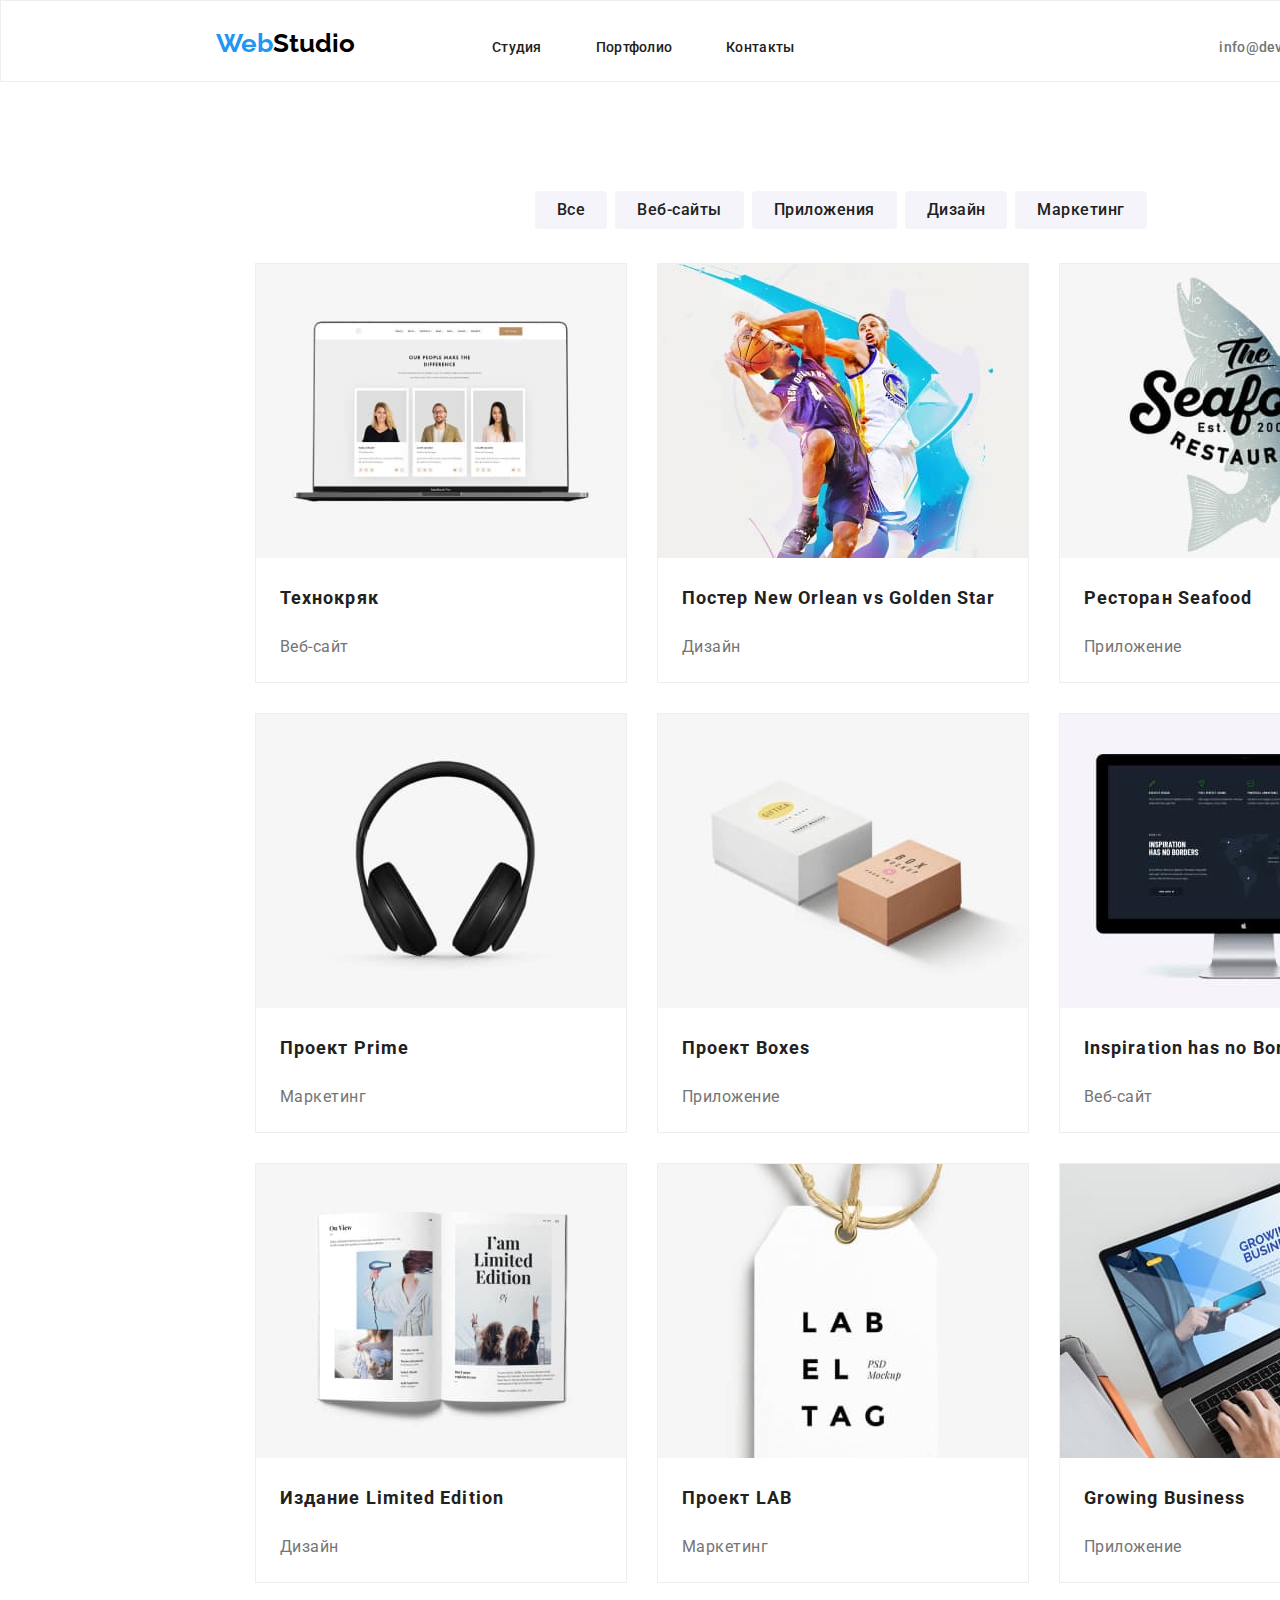
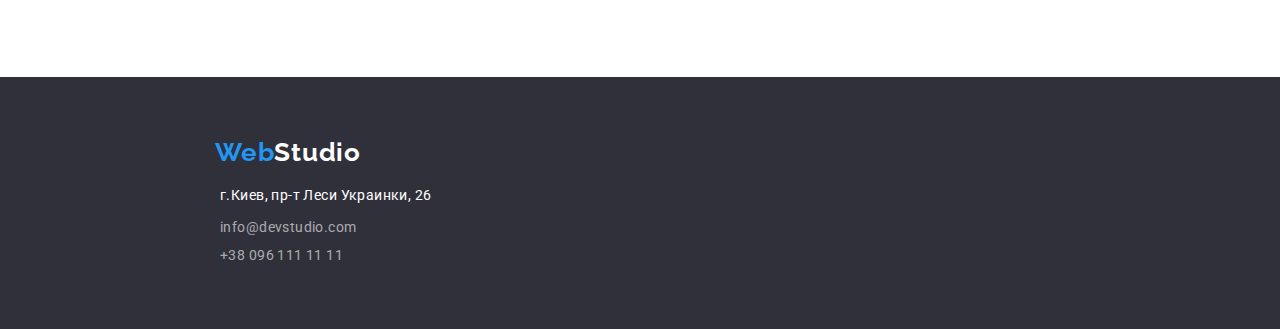
==== portfolio/portfolio.html @ cb13443b "clon2" ====
<!DOCTYPE html>
<html lang="ru">
<head>
    <meta charset="UTF-8">
    <meta http-equiv="X-UA-Compatible" content="IE=edge">
    <meta name="viewport" content="width=device-width, initial-scale=1.0">
    <link rel="stylesheet" href="./styles-portfolio.css">
    <link rel="preconnect" href="https://fonts.googleapis.com"> 
<link rel="preconnect" href="https://fonts.gstatic.com" crossorigin> 
<link href="https://fonts.googleapis.com/css2?family=Raleway:wght@700&family=Roboto:wght@100;300;400;500;700;900&display=swap" rel="stylesheet">

    <title>Portfolio</title>
</head>

<body>
    <!-- Header line -->
    <header class="page-header">
     
        <nav class="page-nav" >
          <a  href="../index.html" lang="en" class="link logo"> <span class="logo-blue" class="link"> Web</span>Studio</a>
          <ul class="menu list">
            <li class="menu-item"> <a href="#" class="menu-link link"> Cтудия </a></li>
            <li class="menu-item"><a href="./portfolio/portfolio.html" class="menu-link link"> Портфолио </a></li>
            <li class="menu-item"><a href="#" class="menu-link link"> Контакты </a></li>
          </ul>
        </nav>
        
          <div class="menu-contact" > 
        <ul class= "list" >
          <li class="menu-item"><a href="mailto:info@devstudio.com" class="contacts-email menu-link link"> info@devstudio.com</a></li>
          <li class="menu-item"><a href="tel:+380961111111" class=" contacts-phone-number menu-link link"> +38 096 111 11 11</a></li>
        </ul>
      </div>
      </header>

      <h1 class="title">Title</h1>

      <section class="section-photo">

        <ul class="box-btn">

<li> <button class="portfolio-btn" type="button">Все</button> </li>
<li> <button class="portfolio-btn" type="button">Веб-сайты</button></li>
<li> <button class="portfolio-btn" type="button">Приложения</button></li>
<li> <button class="portfolio-btn" type="button">Дизайн</button></li>
<li> <button class="portfolio-btn" type="button">Маркетинг</button></li>
    </ul>


<ul class="photo-string">

<li class="card-list"> 
  <img
  src="./img/maket-mac-book.jpg"
  alt="макет с ноутбуком"
  width="370"
  height="294">
  <h3 class="card-title">Технокряк</h3>
    <p class="card-dscr">Веб-сайт</p>
</li>

<li class="card-list"> <img
    src="./img/postert-basketball.jpg"
    alt="постер с баскетболистами"
    width="370"
    height="294">
    <h3 class="card-title">Постер New Orlean vs Golden Star</h3>
    <p class="card-dscr">Дизайн</p> 
</li>

<li class="card-list">
    <img
    src="./img/poster-seafood.jpg"
    alt="постер с морской тематикой"
    width="370"
    height="294">
    <h3 class="card-title">Ресторан Seafood</h3>
    <p class="card-dscr">Приложение</p>
</li>
</ul>

<ul class="photo-string">
    <li class="card-list"> <img
        src="./img/head-phone.jpg"
        alt="черные наушники"
        width="370"
        height="294">
        <h3 class="card-title">Проект Prime</h3>
        <p class="card-dscr">Маркетинг</p> 
    </li>

    <li class="card-list">
        <img
        src="./img/two-boxs.jpg"
        alt="две стильные коробки"
        width="370"
        height="294">
        <h3 class="card-title">Проект Boxes</h3>
        <p class="card-dscr">Приложение</p>
    </li>

    <li class="card-list"><img
        src="./img/apple-screen.jpg"
        alt="монитор эпл"
        width="370"
        height="294">
        <h3 class="card-title">Inspiration has no Borders</h3>
        <p class="card-dscr">Веб-сайт</p>
    </li>
</ul>

<ul class="photo-string">
    <li class="card-list"><img
        src="./img/design-magazine.jpg"
        alt="дизайнерский журнал"
        width="370"
        height="294">
    <h3 class="card-title">Издание Limited Edition</h3>
    <p class="card-dscr">Дизайн</p>
    </li>

    <li class="card-list"><img
        src="./img/style-font.jpg"
        alt="стильные шрифты"
        width="370"
        height="294">
        <h3 class="card-title">Проект LAB</h3>
        <p class="card-dscr">Маркетинг</p>
    </li>

    <li class="card-list"><img
        src="./img/work-process.jpg"
        alt="работа за ноутбуком"
        width="370"
        height="294">
        <h3 class="card-title">Growing Business</h3>
        <p class="card-dscr">Приложение</p>
    </li>  
</ul>

      </section>



      <footer class="footer">
        <div class="footer-box">
         <a href="#" lang="en" class="logo-link link"> <span class="logo-blue">Web</span>Studio</a>
    
         <address class="footer-address">
           <ul class="menu list">
             <li>
               <a
                 href="https://goo.gl/maps/ec9KKxXd8hmm1vX37"
                 target="_blank"
                 rel="noopener noreferrer" class="link"
               ><span class="location">г.Киев, пр-т Леси Украинки, 26</span>
               
               </a>
             </li>
             <li class="menu list contact-footer">
               <a href="mailto:info@devstudio.com" class="link contact-email"> info@devstudio.com </a>
             </li>
             <li class="menu list contact-footer"><a href="tel:+380961111111" class=" contact-phone link"> +38 096 111 11 11 </a></li>
 
           </ul>
         </address>
        </div>
       </footer>
    
   </body>
 </html>
---- portfolio/styles-portfolio.css ----
body {
    font-family: 'Raleway', sans-serif;
    font-family: 'Roboto', sans-serif;
    width: 1600px;
    margin: 0px;
    background: #FFFFFF;

}

.page-header{
    border: 1px solid #EEEEEE;
    height: 80px;
   
}

.logo {
    text-decoration:none;
    color: #000000;
    font-family:  'Raleway', sans-serif;
    font-weight: 700;
    font-size: 26px;
    margin-left: 215px;
    margin-top: 24px;
    margin-right: 93px;
}

.menu{
    
display: inline-block;
list-style-type: none;

}

.menu-item{
  display: inline-block;
  margin-right:50px ;
}

.menu-link{
font-family: 'Roboto', sans-serif;
font-weight: 500;
font-size: 14px;
line-height: 1.14;
letter-spacing: 0.02em;
color: #212121;
}

.menu-link:hover,
.menu-link:focus{
    color: #2196F3;
    
}

.logo-blue {
color: #2196F3;
font-weight: 700;
font-family: 'Raleway', sans-serif;
font-style: Bold;
font-size: 26px;
}

.page-nav{
    display: inline-block;
    padding-top:20px;
 
}

.menu-contact{
margin-left: 331px;
display: inline-block;
}

.menu{
    display: inline-block;
    list-style: none;
   
}

.contacts-email{
    font-family: 'Roboto', sans-serif;
    font-weight: 500;
    font-size: 14px;
    line-height: 1.14;
    letter-spacing: 0.02em;
    color:#757575;
}

.contacts-phone-number{
font-family: 'Roboto', sans-serif;
font-weight: 500;
font-size: 14px;
line-height: 1.14;
letter-spacing: 0.02em;
color:#757575;
}



.title{
    visibility: hidden;
}


.section-photo{
margin-bottom: 94px;
margin-top: 50px;

}

.box-btn{
    display:flex;
    margin-bottom: 34px;
    margin-left: 495px;
}

.portfolio-btn{
    left: 976px;
    top: 174px;
    background: #F5F4FA;
    border-radius: 4px;
    font-family: 'Roboto', sans-serif;
    margin-right: 8px;
font-weight: 500;
font-size: 16px;
line-height: 1.6;
text-align: center;
letter-spacing: 0.03em;
color: #212121;
border: none;
padding: 6px 22px;
}

.portfolio-btn:hover,
.portfolio-btn:focus{ 
 background:#2196F3;
 color: #FFFFFF;
box-shadow: 0px 3px 1px rgba(0, 0, 0, 0.1), 0px 1px 2px rgba(0, 0, 0, 0.08), 0px 2px 2px rgba(0, 0, 0, 0.12);
}

.photo-string{
    display: flex;
    margin-bottom: 30px;
    margin-left: 215px;
 
}

.card-list{
    margin-right: 30px;
    background: #FFFFFF;
    border: 1px solid #EEEEEE;
}

.card-title{
    font-family: 'Roboto', sans-serif;
    font-weight: 700;
    font-size: 18px;
    line-height: 2;
    letter-spacing: 0.06em;
    color: #212121;
    margin-left: 24px;
    margin-bottom: 4px;
}

.card-dscr{
    font-family: 'Roboto', sans-serif;
  
    font-size: 16px;
    line-height: 1.87;
    letter-spacing: 0.03em;
    color: #757575;
    margin-left: 24px;
    margin-bottom: 20px;
}
.footer{
    width: 1600px;
    height: 252px;
    left: 0px;
    top: 2097px;
    background: #2F303A;
}

.footer-box{
    padding-top: 60px;
    padding-bottom: 60px;

 
}
.footer-address{
    height: 81px;
    left: 215px;
    top: 2208px;
    padding-left: 180px;
    margin-bottom: 20px;
    padding-right: 1154px;   
}

.logo-link{
font-family: 'Raleway',sans-serif;
font-weight: 700;
font-size: 26px;
line-height: 1.2;
letter-spacing: 0.03em;
color: #FFFFFF;
padding-left: 215px;
padding-top: 36px;

}
.location{
font-family: 'Roboto', sans-serif;
font-style: normal;
font-size: 14px;
line-height: 1.71;
letter-spacing: 0.03em;
color: #FFFFFF;

}

.contact-footer{
padding-top: 9px;

}

.contact-email {
width: 231px;
height: 21px;
left: 215px;
top: 2238px;
font-family: 'Roboto', sans-serif;
font-style: normal;
font-size: 14px;
letter-spacing: 0.03em;
color: rgba(255, 255, 255, 0.6);
}

.contact-phone{
width: 231px;
height: 21px;
left: 215px;
top: 2238px;
font-family: 'Roboto', sans-serif;
font-style: normal;
font-size: 14px;
letter-spacing: 0.03em;
color: rgba(255, 255, 255, 0.6);
}

.link {
    text-decoration:none;
}

ul {
    list-style: none;
}
.list{
    list-style: none;
}
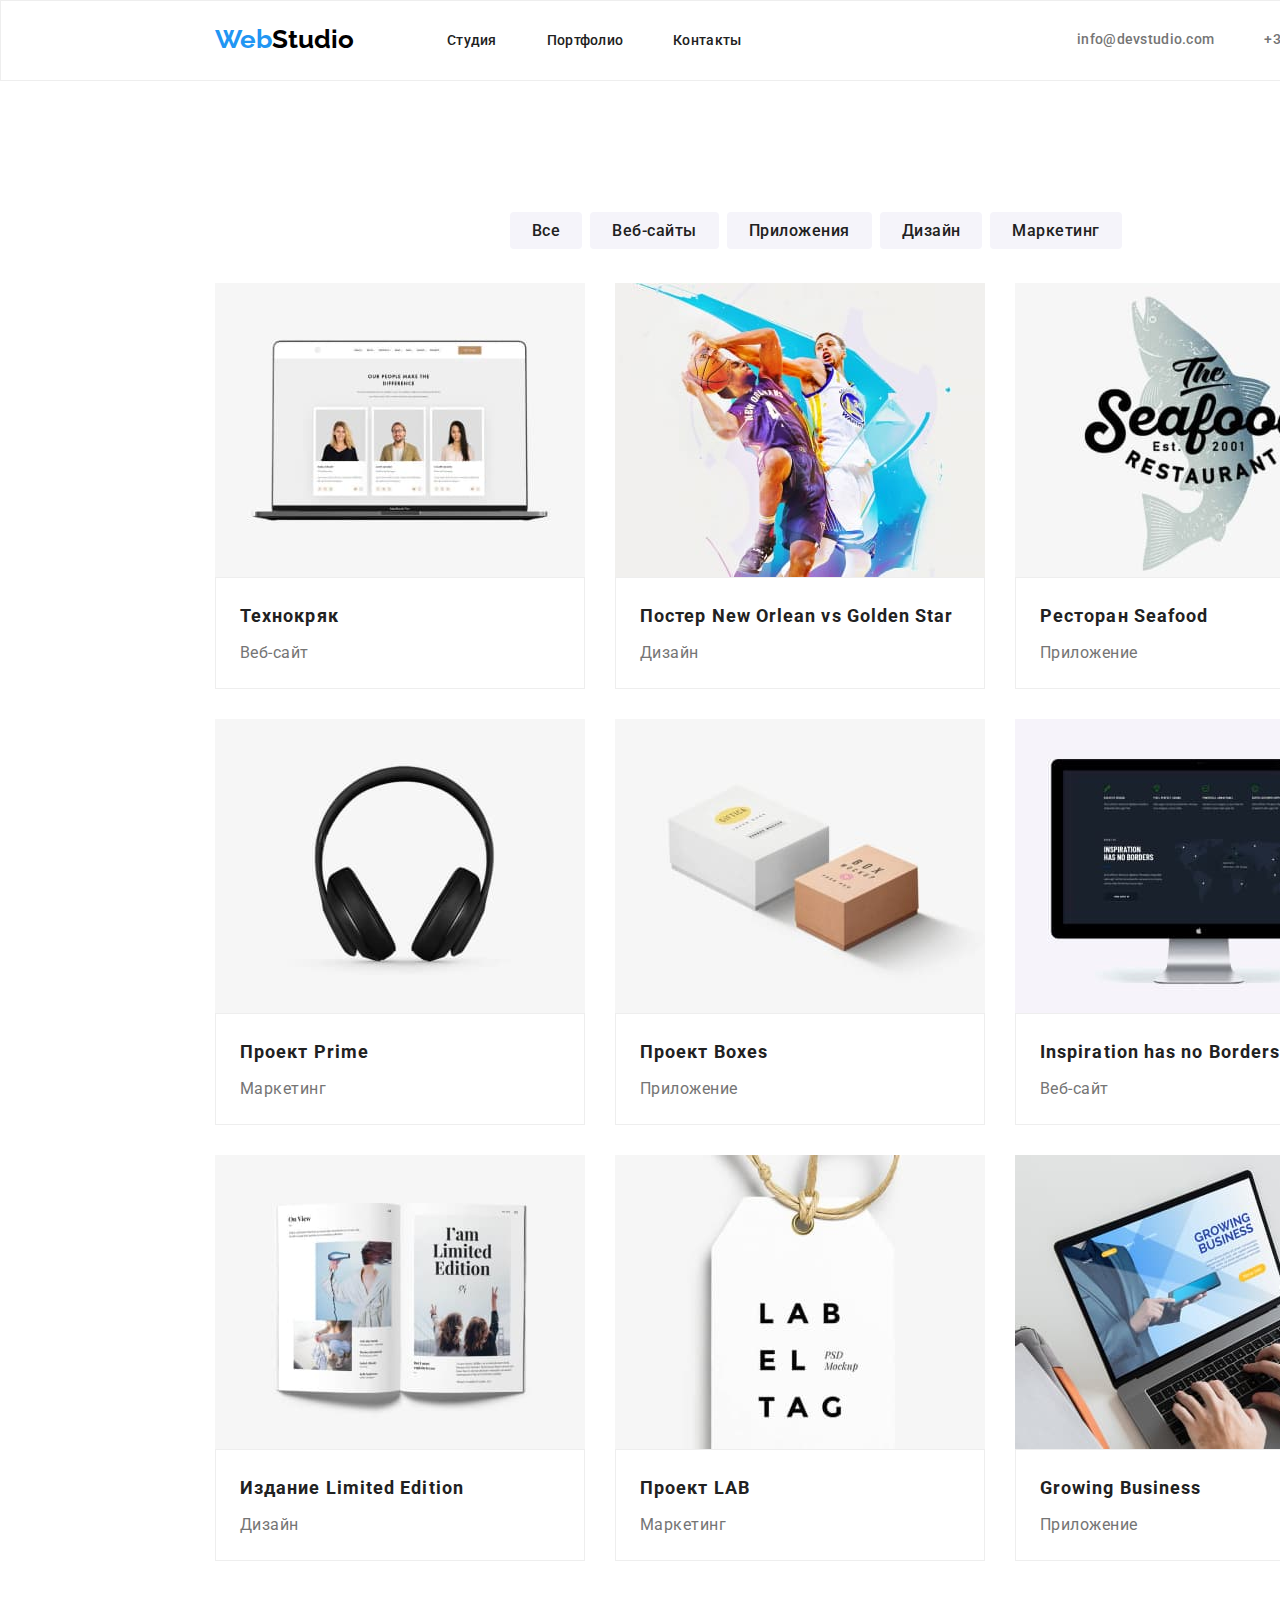
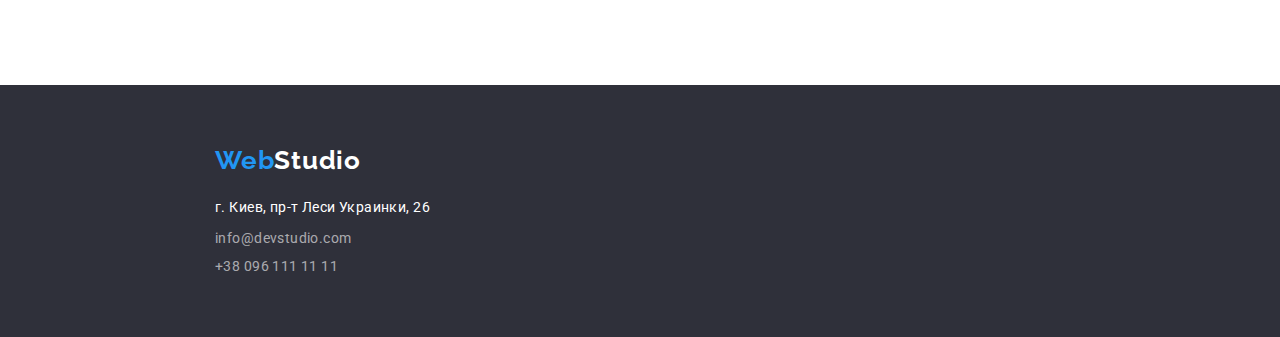
==== commit 5240496d: "Commit 2" ====
--- a/portfolio/portfolio.html
+++ b/portfolio/portfolio.html
@@ -6,38 +6,41 @@
     <meta name="viewport" content="width=device-width, initial-scale=1.0">
     <link rel="stylesheet" href="./styles-portfolio.css">
     <link rel="preconnect" href="https://fonts.googleapis.com"> 
+
 <link rel="preconnect" href="https://fonts.gstatic.com" crossorigin> 
+
 <link href="https://fonts.googleapis.com/css2?family=Raleway:wght@700&family=Roboto:wght@100;300;400;500;700;900&display=swap" rel="stylesheet">
 
     <title>Portfolio</title>
+    <link rel="stylesheet" href="https://cdn.jsdelivr.net/npm/modern-normalize@1.1.0/modern-normalize.min.css">
+    
 </head>
 
 <body>
-    <!-- Header line -->
-    <header class="page-header">
-     
-        <nav class="page-nav" >
-          <a  href="../index.html" lang="en" class="link logo"> <span class="logo-blue" class="link"> Web</span>Studio</a>
-          <ul class="menu list">
-            <li class="menu-item"> <a href="#" class="menu-link link"> Cтудия </a></li>
-            <li class="menu-item"><a href="./portfolio/portfolio.html" class="menu-link link"> Портфолио </a></li>
-            <li class="menu-item"><a href="#" class="menu-link link"> Контакты </a></li>
-          </ul>
-        </nav>
-        
-          <div class="menu-contact" > 
-        <ul class= "list" >
-          <li class="menu-item"><a href="mailto:info@devstudio.com" class="contacts-email menu-link link"> info@devstudio.com</a></li>
-          <li class="menu-item"><a href="tel:+380961111111" class=" contacts-phone-number menu-link link"> +38 096 111 11 11</a></li>
-        </ul>
-      </div>
-      </header>
+  <!-- Header line -->
+  <header class="page-header">
+    <div class="container page-header-container">
+    <nav class="page-nav " >
+      <a  href="../index.html" lang="en" class=" logo link"> <span class="logo-blue link"> Web</span>Studio</a>
+      <ul class="menu list">
+        <li class="menu-item"> <a href="#" class="menu-link link"> Cтудия </a></li>
+        <li class="menu-item"><a href="./portfolio/portfolio.html" class="menu-link link"> Портфолио </a></li>
+        <li class="menu-item"><a href="#" class="menu-link link"> Контакты </a></li>
+      </ul>
+    </nav>
+
+    <ul class= "page-header-contact-container list" >
+      <li class="menu-item-contact"><a href="mailto:info@devstudio.com" class="contacts-email menu-link link"> info@devstudio.com</a></li>
+      <li class="menu-item"><a href="tel:+380961111111" class=" contacts-phone-number menu-link link"> +38 096 111 11 11</a></li>
+    </ul>
+</div>
+  </header>
 
       <h1 class="title">Title</h1>
 
-      <section class="section-photo">
-
-        <ul class="box-btn">
+      <section class="section-photo list">
+        <div class="container"> 
+        <ul class="box-btn list">
 
 <li> <button class="portfolio-btn" type="button">Все</button> </li>
 <li> <button class="portfolio-btn" type="button">Веб-сайты</button></li>
@@ -47,125 +50,152 @@
     </ul>
 
 
-<ul class="photo-string">
-
-<li class="card-list"> 
-  <img
-  src="./img/maket-mac-book.jpg"
-  alt="макет с ноутбуком"
-  width="370"
-  height="294">
-  <h3 class="card-title">Технокряк</h3>
-    <p class="card-dscr">Веб-сайт</p>
-</li>
-
-<li class="card-list"> <img
-    src="./img/postert-basketball.jpg"
-    alt="постер с баскетболистами"
-    width="370"
-    height="294">
-    <h3 class="card-title">Постер New Orlean vs Golden Star</h3>
-    <p class="card-dscr">Дизайн</p> 
-</li>
-
-<li class="card-list">
-    <img
-    src="./img/poster-seafood.jpg"
-    alt="постер с морской тематикой"
-    width="370"
-    height="294">
-    <h3 class="card-title">Ресторан Seafood</h3>
-    <p class="card-dscr">Приложение</p>
-</li>
-</ul>
-
-<ul class="photo-string">
-    <li class="card-list"> <img
-        src="./img/head-phone.jpg"
-        alt="черные наушники"
+    <ul class="photo-string list">
+
+      <li class="card"> 
+        <img
+        src="./img/maket-mac-book.jpg"
+        alt="макет с ноутбуком"
         width="370"
         height="294">
-        <h3 class="card-title">Проект Prime</h3>
-        <p class="card-dscr">Маркетинг</p> 
-    </li>
-
-    <li class="card-list">
-        <img
-        src="./img/two-boxs.jpg"
-        alt="две стильные коробки"
-        width="370"
-        height="294">
-        <h3 class="card-title">Проект Boxes</h3>
-        <p class="card-dscr">Приложение</p>
-    </li>
-
-    <li class="card-list"><img
-        src="./img/apple-screen.jpg"
-        alt="монитор эпл"
-        width="370"
-        height="294">
-        <h3 class="card-title">Inspiration has no Borders</h3>
-        <p class="card-dscr">Веб-сайт</p>
-    </li>
-</ul>
-
-<ul class="photo-string">
-    <li class="card-list"><img
-        src="./img/design-magazine.jpg"
-        alt="дизайнерский журнал"
-        width="370"
-        height="294">
-    <h3 class="card-title">Издание Limited Edition</h3>
-    <p class="card-dscr">Дизайн</p>
-    </li>
-
-    <li class="card-list"><img
-        src="./img/style-font.jpg"
-        alt="стильные шрифты"
-        width="370"
-        height="294">
-        <h3 class="card-title">Проект LAB</h3>
-        <p class="card-dscr">Маркетинг</p>
-    </li>
-
-    <li class="card-list"><img
-        src="./img/work-process.jpg"
-        alt="работа за ноутбуком"
-        width="370"
-        height="294">
-        <h3 class="card-title">Growing Business</h3>
-        <p class="card-dscr">Приложение</p>
-    </li>  
-</ul>
-
-      </section>
-
-
-
-      <footer class="footer">
-        <div class="footer-box">
-         <a href="#" lang="en" class="logo-link link"> <span class="logo-blue">Web</span>Studio</a>
-    
-         <address class="footer-address">
-           <ul class="menu list">
-             <li>
-               <a
-                 href="https://goo.gl/maps/ec9KKxXd8hmm1vX37"
-                 target="_blank"
-                 rel="noopener noreferrer" class="link"
-               ><span class="location">г.Киев, пр-т Леси Украинки, 26</span>
-               
-               </a>
-             </li>
-             <li class="menu list contact-footer">
-               <a href="mailto:info@devstudio.com" class="link contact-email"> info@devstudio.com </a>
-             </li>
-             <li class="menu list contact-footer"><a href="tel:+380961111111" class=" contact-phone link"> +38 096 111 11 11 </a></li>
- 
-           </ul>
-         </address>
+
+        <div class="card-list">
+       
+        <h3 class="card-title">Технокряк</h3>
+          <p class="card-dscr">Веб-сайт</p>
         </div>
-       </footer>
-    
-   </body>
- </html>
+      </li>
+      
+      <li class="card"> <img
+          src="./img/postert-basketball.jpg"
+          alt="постер с баскетболистами"
+          width="370"
+          height="294">
+          <div class="card-list">
+       
+          <h3 class="card-title">Постер New Orlean vs Golden Star</h3>
+          <p class="card-dscr">Дизайн</p> 
+          </div>
+      </li>
+      
+      <li class="card">
+          <img
+          src="./img/poster-seafood.jpg"
+          alt="постер с морской тематикой"
+          width="370"
+          height="294">
+          <div class="card-list">
+          <h3 class="card-title">Ресторан Seafood</h3>
+          <p class="card-dscr">Приложение</p>
+          </div>
+      </li>
+      </ul>
+      
+      <ul class="photo-string list">
+          <li class="card"> <img
+              src="./img/head-phone.jpg"
+              alt="черные наушники"
+              width="370"
+              height="294">
+              <div class="card-list">
+              <h3 class="card-title">Проект Prime</h3>
+              <p class="card-dscr">Маркетинг</p> 
+              </div>
+
+          </li>
+      
+          <li class="card">
+              <img
+              src="./img/two-boxs.jpg"
+              alt="две стильные коробки"
+              width="370"
+              height="294">
+              <div class="card-list">
+              <h3 class="card-title">Проект Boxes</h3>
+              <p class="card-dscr">Приложение</p>
+              </div>
+          </li>
+      
+          <li class="card"><img
+              src="./img/apple-screen.jpg"
+              alt="монитор эпл"
+              width="370"
+              height="294">
+              <div class="card-list">
+       
+              <h3 class="card-title">Inspiration has no Borders</h3>
+              <p class="card-dscr">Веб-сайт</p>
+              </div>
+          </li>
+        
+      </ul>
+      
+      <ul class="photo-string list">
+          <li class="card"><img
+              src="./img/design-magazine.jpg"
+              alt="дизайнерский журнал"
+              width="370"
+              height="294">
+              <div class="card-list">
+          <h3 class="card-title">Издание Limited Edition</h3>
+          <p class="card-dscr">Дизайн</p>
+          </div>
+          </li>
+      
+          <li class="card"><img
+              src="./img/style-font.jpg"
+              alt="стильные шрифты"
+              width="370"
+              height="294">
+              <div class="card-list">
+              <h3 class="card-title">Проект LAB</h3>
+              <p class="card-dscr">Маркетинг</p>
+              </div>
+          </li>
+      
+          <li class="card">     <img
+              src="./img/work-process.jpg"
+              alt="работа за ноутбуком"
+              width="370"
+              height="294">
+              <div class="card-list">
+              <h3 class="card-title">Growing Business</h3>
+              <p class="card-dscr">Приложение</p>
+              </div>
+          </li>  
+      </ul>
+    </div>
+     </section>
+      
+
+
+            <footer class=" footer">
+              <div class="container"> 
+             <div class="footer-box-logo">
+              <a href="#" lang="en" class="logo-link link"> <span class="logo-blue">Web</span>Studio</a>
+            </div>
+      
+              <address class="  footer-address">
+                <ul class="list">
+                  <li class="contact-footer">
+                    <a 
+                      href="https://goo.gl/maps/ec9KKxXd8hmm1vX37"
+                      target="_blank"
+                      rel="noopener noreferrer" class="link"
+                    ><span class=" link location">г. Киев, пр-т Леси Украинки, 26</span>
+                    </a>
+                  </li>
+                  <li class=" contact-footer list">
+                    <a href="mailto:info@devstudio.com" class="link contact-email"> info@devstudio.com </a>
+                  </li>
+                  <li class="list"><a href="tel:+380961111111" class=" contact-phone link"> +38 096 111 11 11 </a></li>
+      
+                </ul>
+              </address>
+            </div>
+
+            </footer>
+        
+        </body>
+      </html>
+      --- a/portfolio/styles-portfolio.css
+++ b/portfolio/styles-portfolio.css
@@ -9,46 +9,35 @@
 
 .page-header{
     border: 1px solid #EEEEEE;
-    height: 80px;
    
 }
 
-.logo {
+.container{
+    width: 1200px;
+    margin-left: auto;
+    margin-right: auto;
+    padding-left: 15px;
+    padding-right: 15px; 
+}
+
+.page-header-container{
+ display: flex;   
+ align-items: center;
+}
+
+.page-nav{
+    display: flex;
+    margin-top: 24px;
+    margin-bottom: 25px;
+}
+
+.logo{
     text-decoration:none;
     color: #000000;
     font-family:  'Raleway', sans-serif;
     font-weight: 700;
     font-size: 26px;
-    margin-left: 215px;
-    margin-top: 24px;
     margin-right: 93px;
-}
-
-.menu{
-    
-display: inline-block;
-list-style-type: none;
-
-}
-
-.menu-item{
-  display: inline-block;
-  margin-right:50px ;
-}
-
-.menu-link{
-font-family: 'Roboto', sans-serif;
-font-weight: 500;
-font-size: 14px;
-line-height: 1.14;
-letter-spacing: 0.02em;
-color: #212121;
-}
-
-.menu-link:hover,
-.menu-link:focus{
-    color: #2196F3;
-    
 }
 
 .logo-blue {
@@ -59,22 +48,59 @@
 font-size: 26px;
 }
 
-.page-nav{
-    display: inline-block;
-    padding-top:20px;
- 
-}
+
+.menu{
+    display: flex;
+    align-items:center;
+    list-style: none;
+
+   
+}
+
+.page-header-contact-container {
+    display: flex;   
+    align-items: center;
+    margin-left: auto;}
+
+.menu-item{
+    margin-right:50px ;
+  }
+  
+  .menu-item:last-child {
+      margin-right: 0;}
+      
+      .menu-link{
+        font-family: 'Roboto', sans-serif;
+        font-weight: 500;
+        font-size: 14px;
+        line-height: 1.14;
+        letter-spacing: 0.02em;
+        color: #212121;
+        }
+        
+        .menu-link:hover,
+        .menu-link:focus{
+            color: #2196F3;
+
+        }
 
 .menu-contact{
-margin-left: 331px;
-display: inline-block;
-}
-
-.menu{
-    display: inline-block;
-    list-style: none;
-   
-}
+    margin-top: 32px;
+    margin-bottom: 32px;
+    display: flex;
+    align-items:center;
+    margin-left: auto;
+    }
+
+    .menu-item-contact{
+        margin-right:50px ;
+        display: flex;
+      }
+
+      .menu-item-contact:last-child {
+        margin-right: 0;}
+
+        
 
 .contacts-email{
     font-family: 'Roboto', sans-serif;
@@ -83,6 +109,7 @@
     line-height: 1.14;
     letter-spacing: 0.02em;
     color:#757575;
+    display: flex;
 }
 
 .contacts-phone-number{
@@ -92,8 +119,8 @@
 line-height: 1.14;
 letter-spacing: 0.02em;
 color:#757575;
-}
-
+display: flex;
+}
 
 
 .title{
@@ -102,15 +129,16 @@
 
 
 .section-photo{
-margin-bottom: 94px;
-margin-top: 50px;
-
+    display: flex;
+    padding-top: 94px;
+    padding-bottom: 94px;
 }
 
 .box-btn{
     display:flex;
+    align-items:center;
     margin-bottom: 34px;
-    margin-left: 495px;
+    margin-left: 295px;
 }
 
 .portfolio-btn{
@@ -139,15 +167,18 @@
 
 .photo-string{
     display: flex;
-    margin-bottom: 30px;
-    margin-left: 215px;
- 
-}
+    gap: 30px;
+}
+
+
+.photo-string:nth-last-child(-n + 3){
+    margin-bottom: 30px;}
+
 
 .card-list{
-    margin-right: 30px;
     background: #FFFFFF;
     border: 1px solid #EEEEEE;
+
 }
 
 .card-title{
@@ -157,13 +188,13 @@
     line-height: 2;
     letter-spacing: 0.06em;
     color: #212121;
+    margin-top: 20px;
     margin-left: 24px;
     margin-bottom: 4px;
 }
 
 .card-dscr{
     font-family: 'Roboto', sans-serif;
-  
     font-size: 16px;
     line-height: 1.87;
     letter-spacing: 0.03em;
@@ -171,40 +202,35 @@
     margin-left: 24px;
     margin-bottom: 20px;
 }
+
 .footer{
     width: 1600px;
     height: 252px;
-    left: 0px;
-    top: 2097px;
     background: #2F303A;
 }
 
-.footer-box{
+.footer-box-logo{
     padding-top: 60px;
-    padding-bottom: 60px;
-
- 
-}
+}
+
+.logo-link{
+    font-family: 'Raleway',sans-serif;
+    font-weight: 700;
+    font-size: 26px;
+    line-height: 1.2;
+    letter-spacing: 0.03em;
+    color: #FFFFFF;
+    margin-bottom: 20px;
+    
+    }
+
 .footer-address{
-    height: 81px;
-    left: 215px;
-    top: 2208px;
-    padding-left: 180px;
-    margin-bottom: 20px;
-    padding-right: 1154px;   
-}
-
-.logo-link{
-font-family: 'Raleway',sans-serif;
-font-weight: 700;
-font-size: 26px;
-line-height: 1.2;
-letter-spacing: 0.03em;
-color: #FFFFFF;
-padding-left: 215px;
-padding-top: 36px;
-
-}
+    margin-top: 20px;
+    margin-bottom: 9px;
+   
+}  
+
+
 .location{
 font-family: 'Roboto', sans-serif;
 font-style: normal;
@@ -216,8 +242,7 @@
 }
 
 .contact-footer{
-padding-top: 9px;
-
+    margin-bottom: 9px;
 }
 
 .contact-email {
@@ -230,6 +255,7 @@
 font-size: 14px;
 letter-spacing: 0.03em;
 color: rgba(255, 255, 255, 0.6);
+
 }
 
 .contact-phone{
@@ -242,15 +268,35 @@
 font-size: 14px;
 letter-spacing: 0.03em;
 color: rgba(255, 255, 255, 0.6);
-}
-
+padding-bottom: 60px;
+}
 .link {
     text-decoration:none;
 }
 
-ul {
-    list-style: none;
-}
+h1, h2, h3, p {
+    margin-top: 0px;
+    margin-bottom: 0px;
+}
+
+address {
+    font-style: normal;
+}
+
+button{
+    cursor: pointer;
+}
+
+ul, ol {
+    margin-top: 0;
+    margin-bottom: 0;
+    padding-left: 0;
+}
+
+img{
+    display: block;
+}
+
 .list{
     list-style: none;
 }
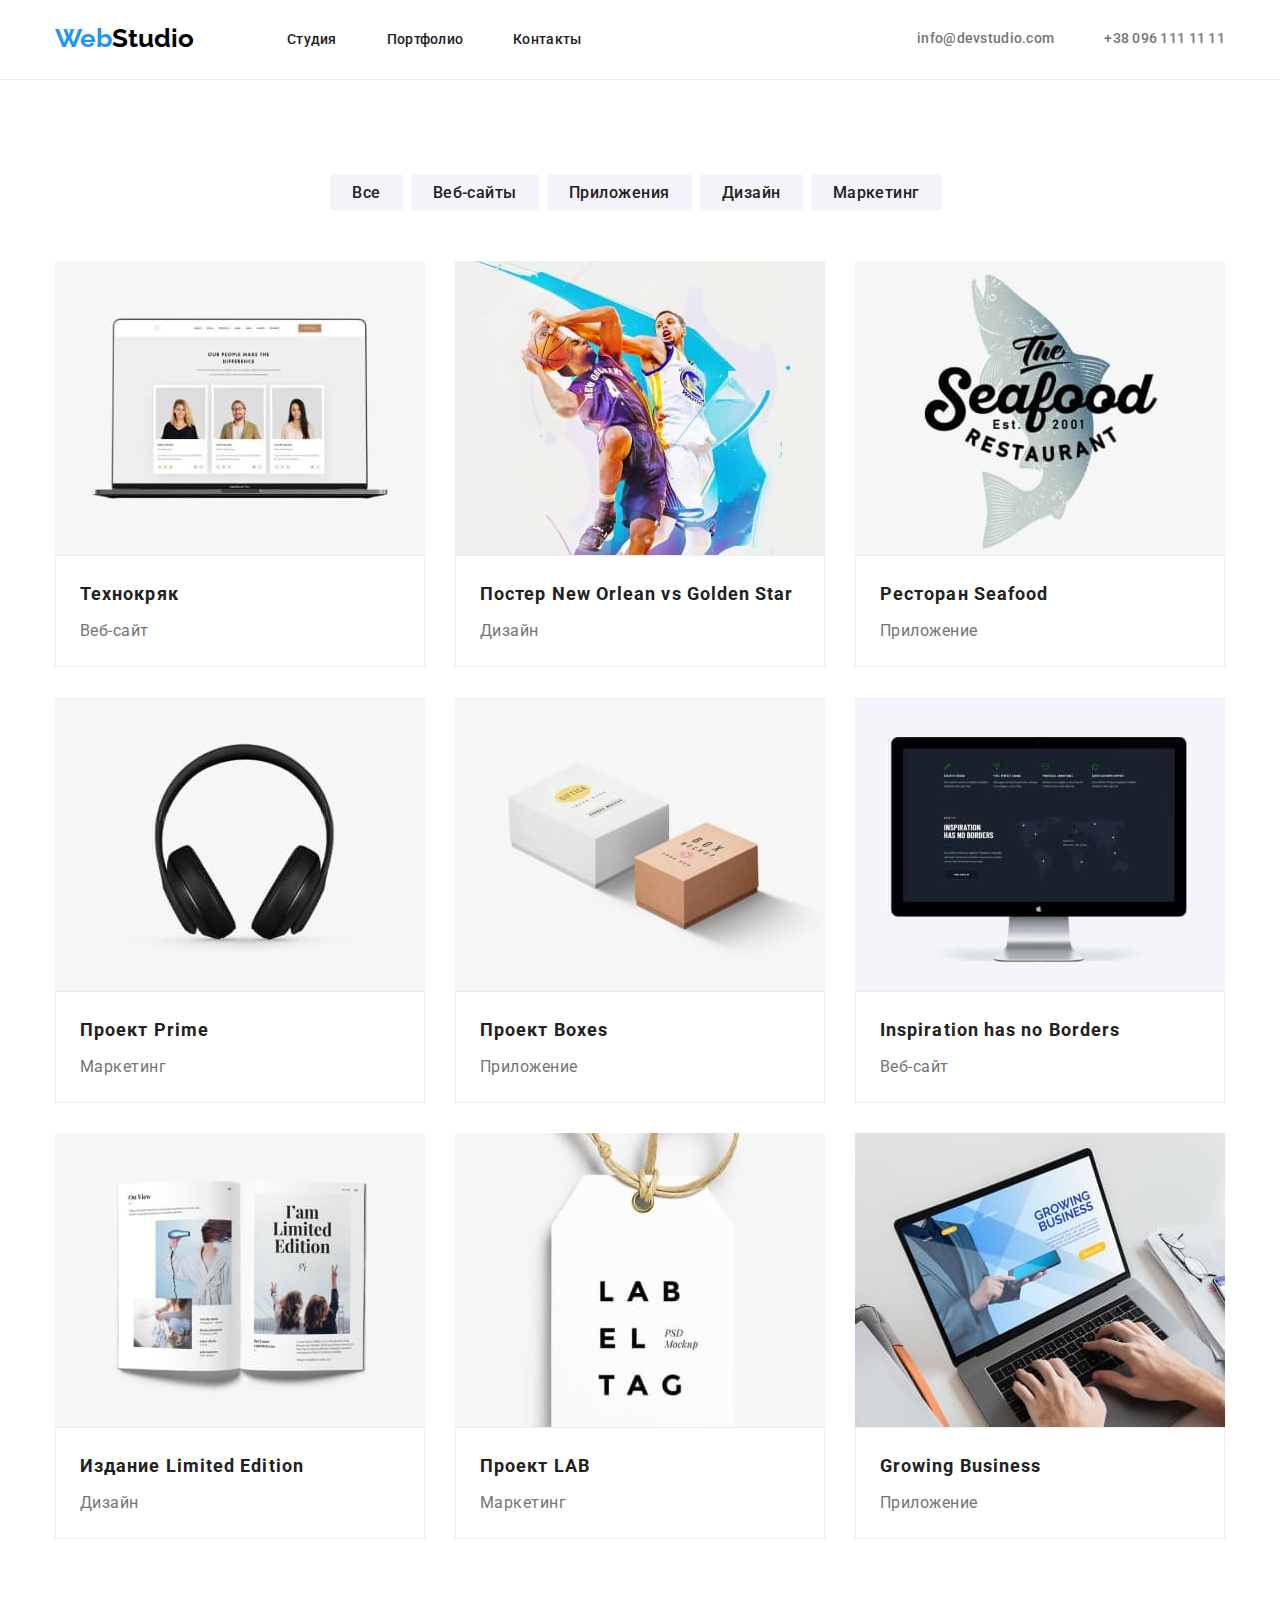
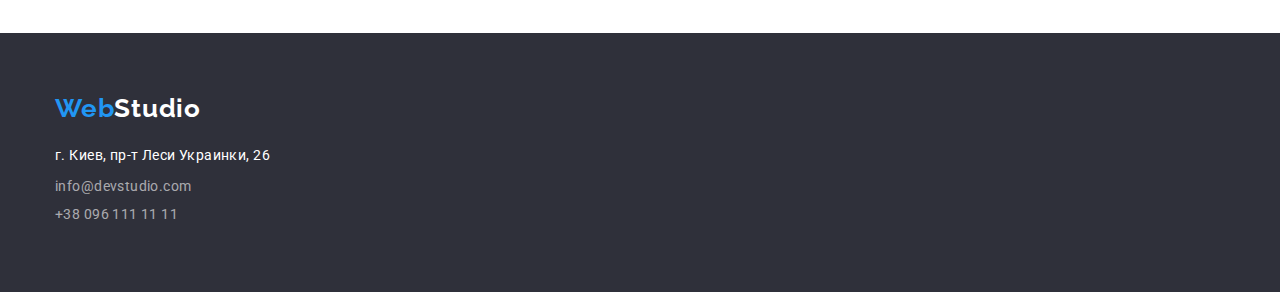
==== commit 0ed7ccdd: "Commit <3" ====
--- a/portfolio/portfolio.html
+++ b/portfolio/portfolio.html
@@ -29,14 +29,12 @@
       </ul>
     </nav>
 
-    <ul class= "page-header-contact-container list" >
+    <ul class= " .page-header page-header-contact-container list" >
       <li class="menu-item-contact"><a href="mailto:info@devstudio.com" class="contacts-email menu-link link"> info@devstudio.com</a></li>
       <li class="menu-item"><a href="tel:+380961111111" class=" contacts-phone-number menu-link link"> +38 096 111 11 11</a></li>
     </ul>
 </div>
   </header>
-
-      <h1 class="title">Title</h1>
 
       <section class="section-photo list">
         <div class="container"> 
@@ -89,9 +87,8 @@
           <p class="card-dscr">Приложение</p>
           </div>
       </li>
-      </ul>
+   
       
-      <ul class="photo-string list">
           <li class="card"> <img
               src="./img/head-phone.jpg"
               alt="черные наушники"
@@ -128,9 +125,7 @@
               </div>
           </li>
         
-      </ul>
-      
-      <ul class="photo-string list">
+  
           <li class="card"><img
               src="./img/design-magazine.jpg"
               alt="дизайнерский журнал"
--- a/portfolio/styles-portfolio.css
+++ b/portfolio/styles-portfolio.css
@@ -1,16 +1,16 @@
 body {
     font-family: 'Raleway', sans-serif;
     font-family: 'Roboto', sans-serif;
-    width: 1600px;
     margin: 0px;
     background: #FFFFFF;
 
 }
 
 .page-header{
-    border: 1px solid #EEEEEE;
-   
-}
+    padding-top: 24px;
+    padding-bottom: 25px;
+    border-bottom: 1px solid #ECECEC;
+} 
 
 .container{
     width: 1200px;
@@ -27,8 +27,7 @@
 
 .page-nav{
     display: flex;
-    margin-top: 24px;
-    margin-bottom: 25px;
+
 }
 
 .logo{
@@ -53,14 +52,13 @@
     display: flex;
     align-items:center;
     list-style: none;
-
-   
 }
 
 .page-header-contact-container {
     display: flex;   
     align-items: center;
-    margin-left: auto;}
+    margin-left: auto;
+}
 
 .menu-item{
     margin-right:50px ;
@@ -123,9 +121,21 @@
 }
 
 
-.title{
-    visibility: hidden;
-}
+
+
+    .visually-hidden { 
+    position: absolute; 
+    width: 1px; 
+    height: 1px; 
+    margin: -1px; 
+    border: 0; 
+    padding: 0; 
+    white-space: nowrap; 
+    clip-path: inset(100%); 
+    clip: rect(0 0 0 0); 
+    overflow: hidden; 
+    } 
+
 
 
 .section-photo{
@@ -137,8 +147,9 @@
 .box-btn{
     display:flex;
     align-items:center;
-    margin-bottom: 34px;
-    margin-left: 295px;
+    margin-bottom: 50px;
+    justify-content: center;
+
 }
 
 .portfolio-btn{
@@ -167,18 +178,17 @@
 
 .photo-string{
     display: flex;
+    flex-wrap: wrap;
     gap: 30px;
 }
 
 
-.photo-string:nth-last-child(-n + 3){
-    margin-bottom: 30px;}
 
 
 .card-list{
     background: #FFFFFF;
     border: 1px solid #EEEEEE;
-
+    padding: 20px 24px 20px 24px;
 }
 
 .card-title{
@@ -188,8 +198,6 @@
     line-height: 2;
     letter-spacing: 0.06em;
     color: #212121;
-    margin-top: 20px;
-    margin-left: 24px;
     margin-bottom: 4px;
 }
 
@@ -199,18 +207,12 @@
     line-height: 1.87;
     letter-spacing: 0.03em;
     color: #757575;
-    margin-left: 24px;
-    margin-bottom: 20px;
 }
 
 .footer{
-    width: 1600px;
-    height: 252px;
-    background: #2F303A;
-}
-
-.footer-box-logo{
-    padding-top: 60px;
+   background: #2F303A;
+   padding-top: 60px;
+   padding-bottom: 60px;
 }
 
 .logo-link{
@@ -255,7 +257,6 @@
 font-size: 14px;
 letter-spacing: 0.03em;
 color: rgba(255, 255, 255, 0.6);
-
 }
 
 .contact-phone{
@@ -268,7 +269,6 @@
 font-size: 14px;
 letter-spacing: 0.03em;
 color: rgba(255, 255, 255, 0.6);
-padding-bottom: 60px;
 }
 .link {
     text-decoration:none;
